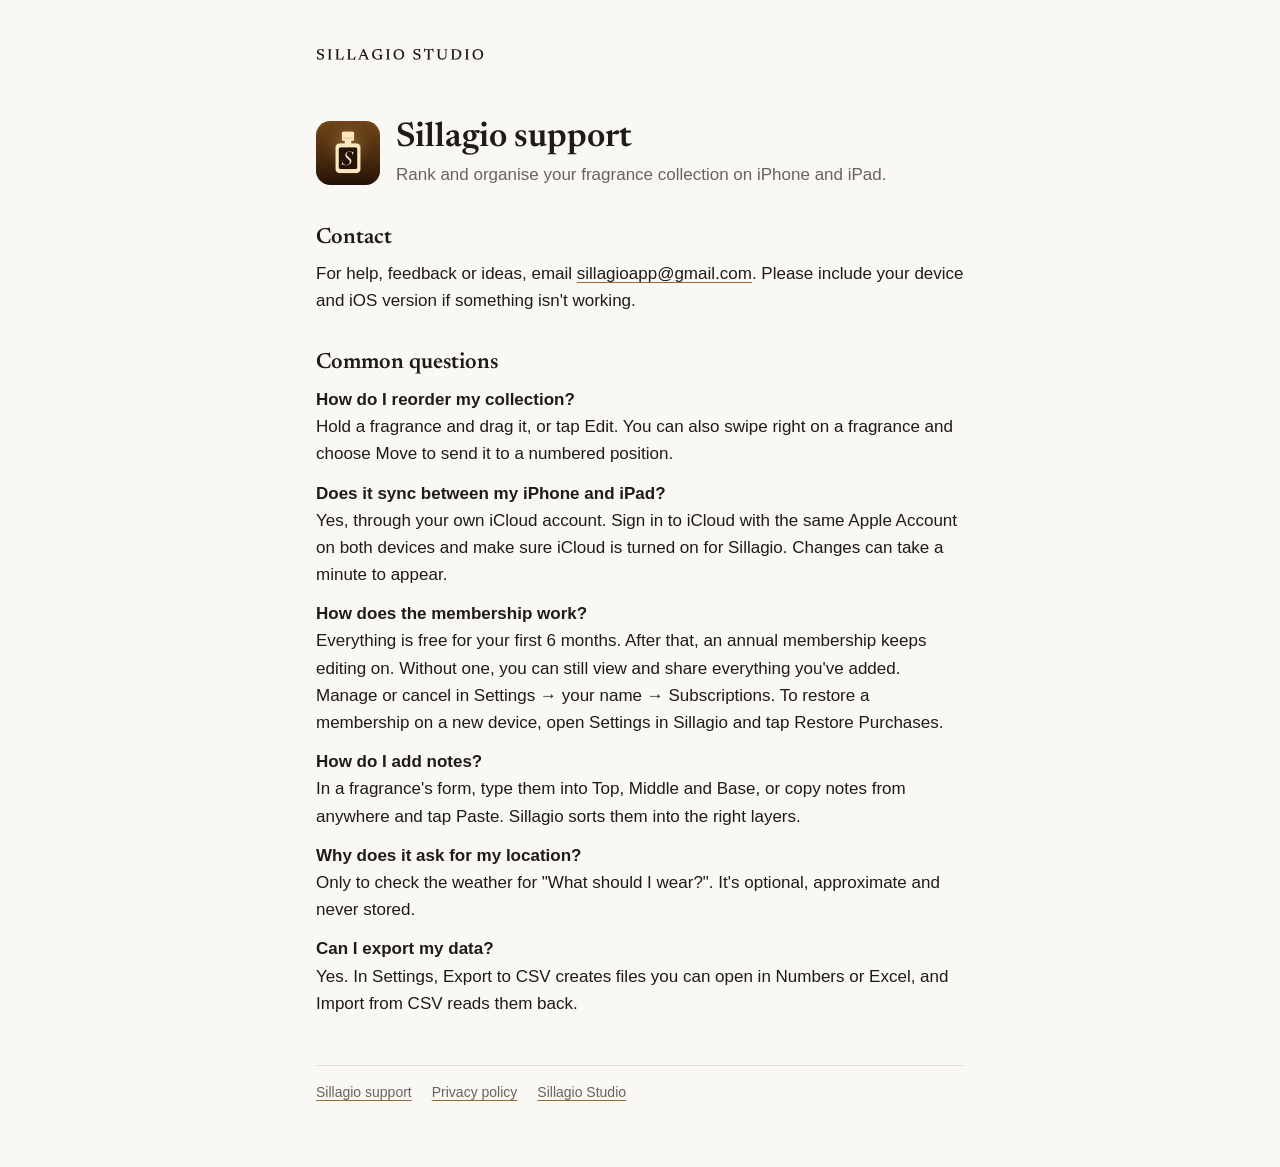
==== sillagio/index.html @ 06188e45 "Studio home page and the new Sillagio Studio branding The root is now the studio's home: mark, wordm" ====
<!doctype html>
<html lang="en-GB">
<head>
  <meta charset="utf-8">
  <meta name="viewport" content="width=device-width, initial-scale=1, viewport-fit=cover">
  <title>Sillagio Support</title>
  <meta name="description" content="Help and contact details for Sillagio, the fragrance collection app for iPhone and iPad.">
  <link rel="canonical" href="https://sillagiostudio.github.io/sillagio/">
  <link rel="icon" href="/assets/favicon.svg" type="image/svg+xml">
  <link rel="apple-touch-icon" href="/assets/apple-touch-icon.png">
  <meta name="theme-color" content="#faf8f5" media="(prefers-color-scheme: light)">
  <meta name="theme-color" content="#161412" media="(prefers-color-scheme: dark)">
  <meta property="og:site_name" content="Sillagio Studio">
  <meta property="og:title" content="Sillagio Support">
  <meta property="og:description" content="Help and contact details for Sillagio, the fragrance collection app for iPhone and iPad.">
  <meta property="og:url" content="https://sillagiostudio.github.io/sillagio/">
  <meta property="og:image" content="https://sillagiostudio.github.io/assets/share-card.png">
  <meta property="og:image:width" content="1200">
  <meta property="og:image:height" content="630">
  <meta name="twitter:card" content="summary_large_image">
  <link rel="preload" href="/fonts/newsreader-latin.woff2" as="font" type="font/woff2" crossorigin>
  <link rel="stylesheet" href="/style.css">
</head>
<body class="app-sillagio">
<main class="app-page">
  <a class="studio-bar" href="/" aria-label="Sillagio Studio home"><svg class="wordmark" viewBox="0 0 1095 83" role="img" aria-label="Sillagio Studio"><path d="M46.57 10.66L39.05 9.12L45.01 4.41L47.09 4.41L49.94 27.41L46.43 27.85L37.80 12.45L40.42 15.56Q37.74 13.67 34.85 12.82Q31.97 11.98 28.64 11.98Q22.16 11.98 18.75 14.64Q15.35 17.30 15.35 22.04Q15.35 25.17 16.76 27.26Q18.17 29.36 20.62 30.80Q23.08 32.24 26.20 33.31Q29.33 34.39 32.76 35.49Q36.20 36.60 39.63 38.01Q43.06 39.41 45.91 41.57Q48.76 43.74 50.49 47.09Q52.21 50.45 52.21 55.42Q52.21 62.35 48.88 67.01Q45.55 71.67 39.66 74.04Q33.77 76.41 25.98 76.41Q20.74 76.41 16.62 75.78Q12.49 75.14 8.07 73.49L4 54.98L7.82 54.98L20.25 73.36L10.31 66.79Q14.34 68.87 17.59 69.80Q20.84 70.73 24.70 70.73Q30.37 70.73 34.19 69.43Q38.01 68.13 39.95 65.48Q41.89 62.83 41.89 58.80Q41.89 55.19 40.16 52.83Q38.43 50.48 35.56 48.97Q32.69 47.46 29.27 46.37Q25.85 45.28 22.49 44.13Q19.13 42.99 16.10 41.54Q13.08 40.10 10.74 38.01Q8.40 35.92 7.06 32.86Q5.72 29.79 5.72 25.42Q5.72 19.55 8.60 15.33Q11.48 11.11 16.83 8.83Q22.18 6.55 29.52 6.55Q34.26 6.55 38.31 7.52Q42.37 8.49 46.57 10.66ZM102.47 72.65L102.47 75.29L75.08 75.29L75.08 72.65L83.04 70L83.04 12.97L75.08 10.32L75.08 7.68L102.47 7.68L102.47 10.32L94.52 12.97L94.52 70ZM176.76 78.75L174.43 78.75L168.61 75.29L137.82 75.29L137.85 69.34L173.09 69.34L167.19 71.59L177.90 53.31L181.16 53.79ZM144.23 12.97L144.23 75.29L124.79 75.29L124.79 72.65L132.75 70L132.75 12.97L124.79 10.32L124.79 7.68L152.19 7.68L152.19 10.32ZM253 78.75L250.68 78.75L244.86 75.29L214.07 75.29L214.10 69.34L249.33 69.34L243.44 71.59L254.15 53.31L257.40 53.79ZM220.48 12.97L220.48 75.29L201.04 75.29L201.04 72.65L209 70L209 12.97L201.04 10.32L201.04 7.68L228.43 7.68L228.43 10.32ZM291.30 51.60L291.30 45.85L325.18 45.85L325.18 51.60ZM339.81 69.90L347.52 72.65L347.52 75.29L318.94 75.29L318.94 72.65L327.52 70.02L305.19 16.05L307.96 16.05L287.06 70.01L295.22 72.65L295.22 75.29L272.57 75.29L272.57 72.65L280.34 70.02L305.92 6.92L313.18 6.92ZM428.04 66.02L430.11 70L430.11 71.05Q426.49 72.73 422.21 73.93Q417.94 75.14 413.25 75.78Q408.56 76.41 403.66 76.41Q394.77 76.41 387.67 74.11Q380.57 71.81 375.58 67.38Q370.59 62.95 367.95 56.58Q365.32 50.20 365.33 42.07Q365.35 31.29 370.06 23.30Q374.77 15.31 383.65 10.93Q392.53 6.55 405.07 6.55Q408.88 6.55 412.31 7.03Q415.74 7.51 419.89 8.58L416.18 9.18L422.45 4.41L424.58 4.41L427.19 28.61L423.63 29.07L414.91 12.65L419.92 17.78Q415.95 15.06 412.01 13.82Q408.07 12.57 403.16 12.57Q396.74 12.57 391.91 14.26Q387.09 15.96 383.86 19.31Q380.63 22.65 379 27.51Q377.38 32.36 377.35 38.68Q377.30 49.05 380.76 56.14Q384.22 63.24 390.34 66.85Q396.46 70.46 404.37 70.46Q407.57 70.46 410.67 69.91Q413.78 69.36 416.44 68.28Q419.10 67.19 420.86 65.67L416.56 72.81L416.56 50.15L407.47 47.29L407.47 44.69L434.71 44.69L434.71 47.29L428.04 49.98ZM482.55 72.65L482.55 75.29L455.15 75.29L455.15 72.65L463.11 70L463.11 12.97L455.15 10.32L455.15 7.68L482.55 7.68L482.55 10.32L474.59 12.97L474.59 70ZM540.13 6.55Q547.80 6.55 554.12 9.07Q560.44 11.60 565.02 16.21Q569.59 20.82 572.08 27.22Q574.56 33.61 574.56 41.38Q574.56 49.14 572.02 55.56Q569.49 61.98 564.83 66.66Q560.16 71.34 553.79 73.88Q547.41 76.41 539.68 76.41Q532.01 76.41 525.69 73.89Q519.37 71.37 514.79 66.76Q510.22 62.14 507.74 55.73Q505.25 49.32 505.25 41.58Q505.25 33.82 507.79 27.40Q510.32 20.99 514.98 16.31Q519.65 11.63 526.04 9.09Q532.43 6.55 540.13 6.55ZM540.33 70.28Q547.15 70.28 552.10 67.12Q557.05 63.97 559.74 57.98Q562.44 51.99 562.44 43.51Q562.44 33.54 559.56 26.68Q556.69 19.82 551.53 16.25Q546.37 12.69 539.48 12.69Q532.68 12.69 527.72 15.84Q522.76 18.99 520.07 24.97Q517.37 30.95 517.37 39.46Q517.37 49.38 520.25 56.26Q523.12 63.15 528.30 66.71Q533.49 70.28 540.33 70.28ZM676.34 10.66L668.82 9.12L674.78 4.41L676.87 4.41L679.71 27.41L676.20 27.85L667.57 12.45L670.20 15.56Q667.51 13.67 664.62 12.82Q661.74 11.98 658.41 11.98Q651.93 11.98 648.53 14.64Q645.12 17.30 645.12 22.04Q645.12 25.17 646.53 27.26Q647.94 29.36 650.40 30.80Q652.85 32.24 655.97 33.31Q659.10 34.39 662.54 35.49Q665.97 36.60 669.40 38.01Q672.83 39.41 675.68 41.57Q678.53 43.74 680.26 47.09Q681.99 50.45 681.99 55.42Q681.99 62.35 678.66 67.01Q675.33 71.67 669.43 74.04Q663.54 76.41 655.75 76.41Q650.52 76.41 646.39 75.78Q642.26 75.14 637.84 73.49L633.77 54.98L637.59 54.98L650.02 73.36L640.08 66.79Q644.11 68.87 647.36 69.80Q650.61 70.73 654.47 70.73Q660.14 70.73 663.96 69.43Q667.79 68.13 669.73 65.48Q671.67 62.83 671.67 58.80Q671.67 55.19 669.93 52.83Q668.20 50.48 665.33 48.97Q662.47 47.46 659.05 46.37Q655.63 45.28 652.26 44.13Q648.90 42.99 645.87 41.54Q642.85 40.10 640.51 38.01Q638.17 35.92 636.83 32.86Q635.50 29.79 635.50 25.42Q635.50 19.55 638.37 15.33Q641.25 11.11 646.60 8.83Q651.95 6.55 659.29 6.55Q664.04 6.55 668.09 7.52Q672.14 8.49 676.34 10.66ZM729.23 10.80L740.71 10.80L740.71 70L748.79 72.65L748.79 75.29L721.14 75.29L721.14 72.65L729.23 70ZM760.80 13.62L708.73 13.62L713.72 12.06L706.33 27.43L702.79 27L705.12 4L707.17 4L714.27 8.71L709.06 7.68L760.46 7.68L755.83 8.71L762.93 4L764.97 4L767.31 27L763.77 27.43L756.38 12.06ZM844.54 49.81L844.54 12.96L836.41 10.32L836.41 7.68L858.49 7.68L858.49 10.32L850.53 12.96L850.53 49.19Q850.53 58 847.33 64.08Q844.12 70.16 837.97 73.29Q831.82 76.41 822.96 76.41Q813.52 76.41 807.04 73.29Q800.55 70.17 797.22 63.90Q793.89 57.63 793.89 48.26L793.89 12.96L785.93 10.32L785.93 7.68L813.32 7.68L813.32 10.32L805.37 12.96L805.37 48.43Q805.37 55.12 807.54 59.55Q809.72 63.97 814.08 66.15Q818.43 68.34 824.95 68.34Q831.30 68.34 835.65 66.22Q840.01 64.10 842.27 59.98Q844.54 55.85 844.54 49.81ZM935.88 40.61Q935.88 26.78 928.20 20.20Q920.52 13.62 906.67 13.62L892.51 13.62L892 7.68L909.24 7.68Q922.23 7.68 930.85 11.20Q939.46 14.72 943.75 21.81Q948.03 28.90 948.03 39.58Q948.03 50.94 943 58.92Q937.96 66.89 929.19 71.09Q920.42 75.29 909.26 75.29L892 75.29L892.51 69.34L907.93 69.34Q916.44 69.34 922.71 66.40Q928.98 63.45 932.43 57.11Q935.88 50.78 935.88 40.61ZM879.23 75.29L879.23 72.65L887.19 70L887.19 12.97L879.23 10.32L879.23 7.68L898.67 7.68L898.67 75.29ZM998.20 72.65L998.20 75.29L970.80 75.29L970.80 72.65L978.76 70L978.76 12.97L970.80 10.32L970.80 7.68L998.20 7.68L998.20 10.32L990.24 12.97L990.24 70ZM1055.79 6.55Q1063.45 6.55 1069.77 9.07Q1076.09 11.60 1080.67 16.21Q1085.24 20.82 1087.73 27.22Q1090.21 33.61 1090.21 41.38Q1090.21 49.14 1087.68 55.56Q1085.14 61.98 1080.48 66.66Q1075.81 71.34 1069.44 73.88Q1063.06 76.41 1055.33 76.41Q1047.66 76.41 1041.34 73.89Q1035.02 71.37 1030.45 66.76Q1025.87 62.14 1023.39 55.73Q1020.90 49.32 1020.90 41.58Q1020.90 33.82 1023.44 27.40Q1025.97 20.99 1030.64 16.31Q1035.30 11.63 1041.69 9.09Q1048.08 6.55 1055.79 6.55ZM1055.98 70.28Q1062.80 70.28 1067.75 67.12Q1072.70 63.97 1075.40 57.98Q1078.09 51.99 1078.09 43.51Q1078.09 33.54 1075.22 26.68Q1072.34 19.82 1067.18 16.25Q1062.02 12.69 1055.13 12.69Q1048.33 12.69 1043.37 15.84Q1038.41 18.99 1035.72 24.97Q1033.03 30.95 1033.03 39.46Q1033.03 49.38 1035.90 56.26Q1038.77 63.15 1043.95 66.71Q1049.14 70.28 1055.98 70.28Z" fill="currentColor"/></svg></a>

  <header class="app-head">
    <img src="/assets/sillagio-icon.png" alt="" width="64" height="64">
    <div>
      <h1>Sillagio support</h1>
      <p class="muted">Rank and organise your fragrance collection on iPhone and iPad.</p>
    </div>
  </header>

  <h2>Contact</h2>
  <p>For help, feedback or ideas, email <a href="mailto:sillagioapp@gmail.com">sillagioapp@gmail.com</a>. Please include your device and iOS version if something isn't working.</p>

  <h2>Common questions</h2>

  <p><strong>How do I reorder my collection?</strong><br>
  Hold a fragrance and drag it, or tap Edit. You can also swipe right on a fragrance and choose Move to send it to a numbered position.</p>

  <p><strong>Does it sync between my iPhone and iPad?</strong><br>
  Yes, through your own iCloud account. Sign in to iCloud with the same Apple Account on both devices and make sure iCloud is turned on for Sillagio. Changes can take a minute to appear.</p>

  <p><strong>How does the membership work?</strong><br>
  Everything is free for your first 6 months. After that, an annual membership keeps editing on. Without one, you can still view and share everything you've added. Manage or cancel in Settings &rarr; your name &rarr; Subscriptions. To restore a membership on a new device, open Settings in Sillagio and tap Restore Purchases.</p>

  <p><strong>How do I add notes?</strong><br>
  In a fragrance's form, type them into Top, Middle and Base, or copy notes from anywhere and tap Paste. Sillagio sorts them into the right layers.</p>

  <p><strong>Why does it ask for my location?</strong><br>
  Only to check the weather for "What should I wear?". It's optional, approximate and never stored.</p>

  <p><strong>Can I export my data?</strong><br>
  Yes. In Settings, Export to CSV creates files you can open in Numbers or Excel, and Import from CSV reads them back.</p>

  <footer>
    <a href="/sillagio/">Sillagio support</a>
    <a href="/privacy.html">Privacy policy</a>
    <a href="/">Sillagio Studio</a>
  </footer>
</main>
</body>
</html>
---- style.css ----
/* Sillagio Studio. Values from the studio design system (tokens.json). */
@font-face {
  font-family: "Newsreader";
  src: url("/fonts/newsreader-latin.woff2") format("woff2");
  font-weight: 200 800;
  font-style: normal;
  font-display: swap;
}

:root {
  --surface: #faf8f5;
  --text: #1f1b17;
  --muted: #6b635a;
  --rule: #e4ddd3;
  --focus: #1c1714;
  --mark: #1c1714;           /* studio-ink on light grounds */
  --accent: #6b635a;         /* link underlines; an app's pages use its own accent */
  --serif: "Newsreader", "New York", Georgia, serif;
  --sans: -apple-system, BlinkMacSystemFont, "Helvetica Neue", Arial, sans-serif;
  --space-1: 8px;
  --space-2: 16px;
  --space-3: 32px;
  --space-4: 48px;
  --space-5: 64px;
  color-scheme: light dark;
}
@media (prefers-color-scheme: dark) {
  :root {
    --surface: #161412;
    --text: #f1ece6;
    --muted: #a99f94;
    --rule: #2e2a26;
    --focus: #fbeac9;
    --mark: #fbeac9;         /* studio-cream on dark grounds */
    --accent: #a99f94;
  }
}
/* Sillagio's pages: its bronze on link underlines only, since the light bronze is under 4.5:1 for text. */
.app-sillagio { --accent: #9a6b2f; }
@media (prefers-color-scheme: dark) { .app-sillagio { --accent: #d9a85b; } }

* { box-sizing: border-box; }
body {
  margin: 0;
  background: var(--surface);
  color: var(--text);
  font: 17px/1.6 var(--sans);
  -webkit-text-size-adjust: 100%;
}
main {
  max-width: 680px;
  margin: 0 auto;
  padding-block: var(--space-4) var(--space-5);
  padding-left: max(var(--space-2), env(safe-area-inset-left, 0px));
  padding-right: max(var(--space-2), env(safe-area-inset-right, 0px));
}
a {
  color: var(--text);
  text-decoration-color: var(--accent);
  text-decoration-thickness: 1px;
  text-underline-offset: 0.18em;
}
a:hover { text-decoration-thickness: 2px; }
:focus-visible { outline: 2px solid var(--focus); outline-offset: 3px; border-radius: 2px; }

h1, h2, h3 { font-family: var(--serif); line-height: 1.25; text-wrap: balance; }
h1 { font-size: 34px; font-weight: 600; margin: 0; }
h2 { font-size: 22px; font-weight: 600; margin: 0 0 var(--space-1); }
h3 { font-size: 22px; font-weight: 600; margin: 0; }
p, li { margin: 0 0 12px; }
ul { padding-left: 22px; }
.muted { color: var(--muted); }

.mark, .wordmark { display: block; fill: var(--mark); color: var(--mark); }

/* Studio home */
.hero { display: flex; flex-direction: column; align-items: flex-start; gap: var(--space-3); }
.hero .mark { width: 88px; height: 88px; }
.hero .wordmark { width: 220px; height: auto; }
.hero h1 { font-size: clamp(36px, 7vw, 52px); font-weight: 500; line-height: 1.08; letter-spacing: -0.01em; }
.hero .lede { margin: 0; max-width: 34em; color: var(--muted); }

section { border-top: 1px solid var(--rule); padding-top: var(--space-3); margin-top: var(--space-4); }

.app { display: grid; grid-template-columns: 72px minmax(0, 1fr); gap: var(--space-2); align-items: start; margin-top: var(--space-2); }
.app img { width: 72px; height: 72px; border-radius: 22.37%; }
.app p { margin: 4px 0 var(--space-1); }
.links { display: flex; flex-wrap: wrap; gap: 4px 20px; margin: 0; }

/* App pages */
.studio-bar { display: inline-block; margin-bottom: var(--space-4); }
.studio-bar .wordmark { width: 168px; height: auto; }
.app-head { display: grid; grid-template-columns: 64px minmax(0, 1fr); gap: var(--space-2); align-items: center; margin-bottom: var(--space-3); }
.app-head img { width: 64px; height: 64px; border-radius: 22.37%; }
.app-head p { margin: 2px 0 0; }
.app-page h2 { margin-top: 36px; }

footer {
  margin-top: var(--space-4);
  padding-top: var(--space-2);
  border-top: 1px solid var(--rule);
  font-size: 14px;
  line-height: 1.5;
  color: var(--muted);
  display: flex;
  flex-wrap: wrap;
  gap: var(--space-1) 20px;
}
footer a { color: var(--muted); }
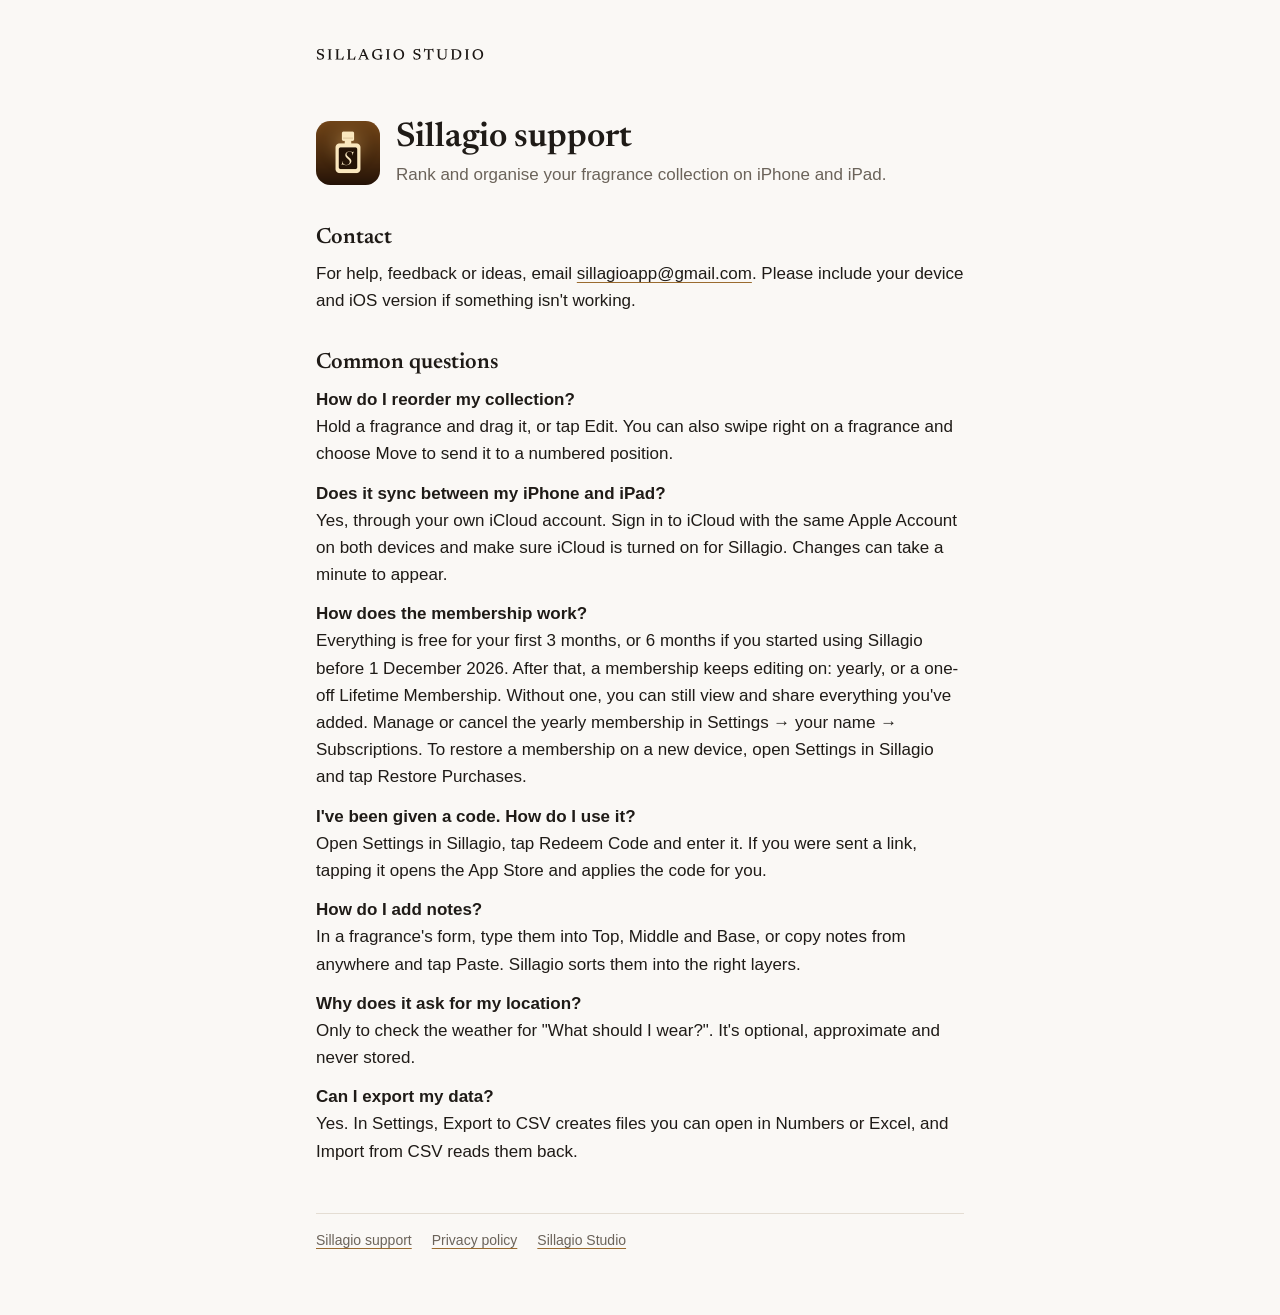
==== commit 8cb01467: "Support: 3 free months (6 before 1 December 2026), Lifetime Membership, codes Co-Authored-By: Claude" ====
--- a/sillagio/index.html
+++ b/sillagio/index.html
@@ -45,7 +45,10 @@
   Yes, through your own iCloud account. Sign in to iCloud with the same Apple Account on both devices and make sure iCloud is turned on for Sillagio. Changes can take a minute to appear.</p>
 
   <p><strong>How does the membership work?</strong><br>
-  Everything is free for your first 6 months. After that, an annual membership keeps editing on. Without one, you can still view and share everything you've added. Manage or cancel in Settings &rarr; your name &rarr; Subscriptions. To restore a membership on a new device, open Settings in Sillagio and tap Restore Purchases.</p>
+  Everything is free for your first 3 months, or 6 months if you started using Sillagio before 1 December 2026. After that, a membership keeps editing on: yearly, or a one-off Lifetime Membership. Without one, you can still view and share everything you've added. Manage or cancel the yearly membership in Settings &rarr; your name &rarr; Subscriptions. To restore a membership on a new device, open Settings in Sillagio and tap Restore Purchases.</p>
+
+  <p><strong>I've been given a code. How do I use it?</strong><br>
+  Open Settings in Sillagio, tap Redeem Code and enter it. If you were sent a link, tapping it opens the App Store and applies the code for you.</p>
 
   <p><strong>How do I add notes?</strong><br>
   In a fragrance's form, type them into Top, Middle and Base, or copy notes from anywhere and tap Paste. Sillagio sorts them into the right layers.</p>
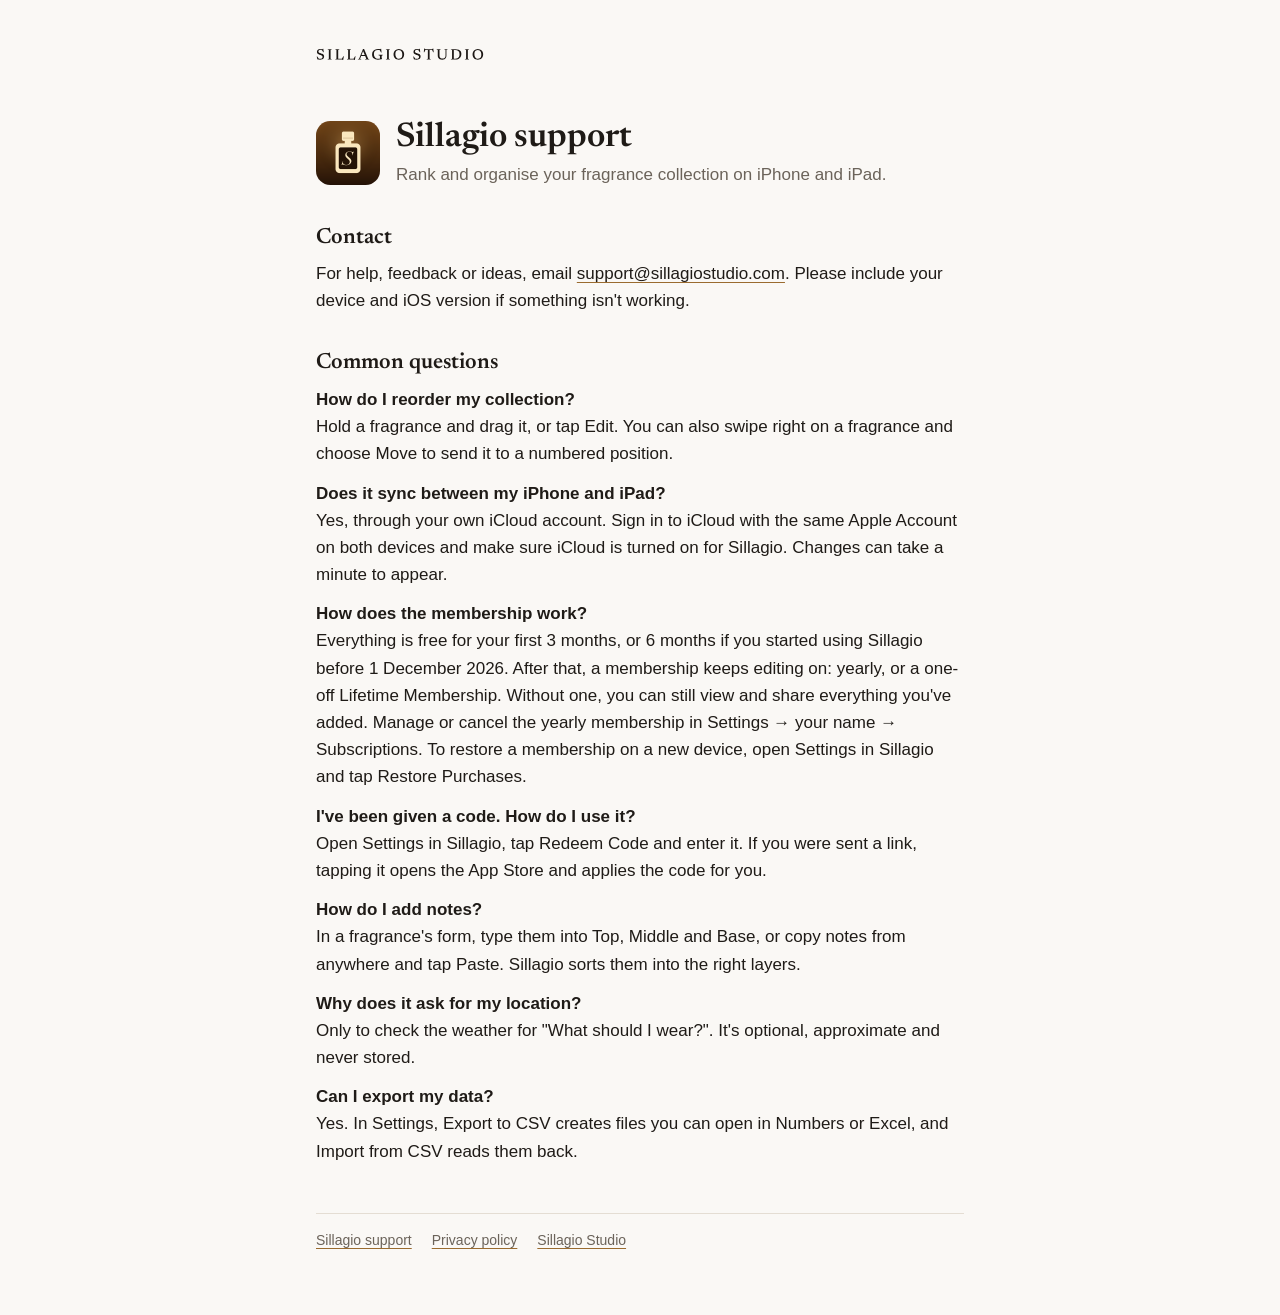
==== commit 5f952cad: "Move to sillagiostudio.com and support@sillagiostudio.com Co-Authored-By: Claude Opus 5.5 <noreply@a" ====
--- a/sillagio/index.html
+++ b/sillagio/index.html
@@ -5,7 +5,7 @@
   <meta name="viewport" content="width=device-width, initial-scale=1, viewport-fit=cover">
   <title>Sillagio Support</title>
   <meta name="description" content="Help and contact details for Sillagio, the fragrance collection app for iPhone and iPad.">
-  <link rel="canonical" href="https://sillagiostudio.github.io/sillagio/">
+  <link rel="canonical" href="https://sillagiostudio.com/sillagio/">
   <link rel="icon" href="/assets/favicon.svg" type="image/svg+xml">
   <link rel="apple-touch-icon" href="/assets/apple-touch-icon.png">
   <meta name="theme-color" content="#faf8f5" media="(prefers-color-scheme: light)">
@@ -13,8 +13,8 @@
   <meta property="og:site_name" content="Sillagio Studio">
   <meta property="og:title" content="Sillagio Support">
   <meta property="og:description" content="Help and contact details for Sillagio, the fragrance collection app for iPhone and iPad.">
-  <meta property="og:url" content="https://sillagiostudio.github.io/sillagio/">
-  <meta property="og:image" content="https://sillagiostudio.github.io/assets/share-card.png">
+  <meta property="og:url" content="https://sillagiostudio.com/sillagio/">
+  <meta property="og:image" content="https://sillagiostudio.com/assets/share-card.png">
   <meta property="og:image:width" content="1200">
   <meta property="og:image:height" content="630">
   <meta name="twitter:card" content="summary_large_image">
@@ -34,7 +34,7 @@
   </header>
 
   <h2>Contact</h2>
-  <p>For help, feedback or ideas, email <a href="mailto:sillagioapp@gmail.com">sillagioapp@gmail.com</a>. Please include your device and iOS version if something isn't working.</p>
+  <p>For help, feedback or ideas, email <a href="mailto:support@sillagiostudio.com">support@sillagiostudio.com</a>. Please include your device and iOS version if something isn't working.</p>
 
   <h2>Common questions</h2>
 
